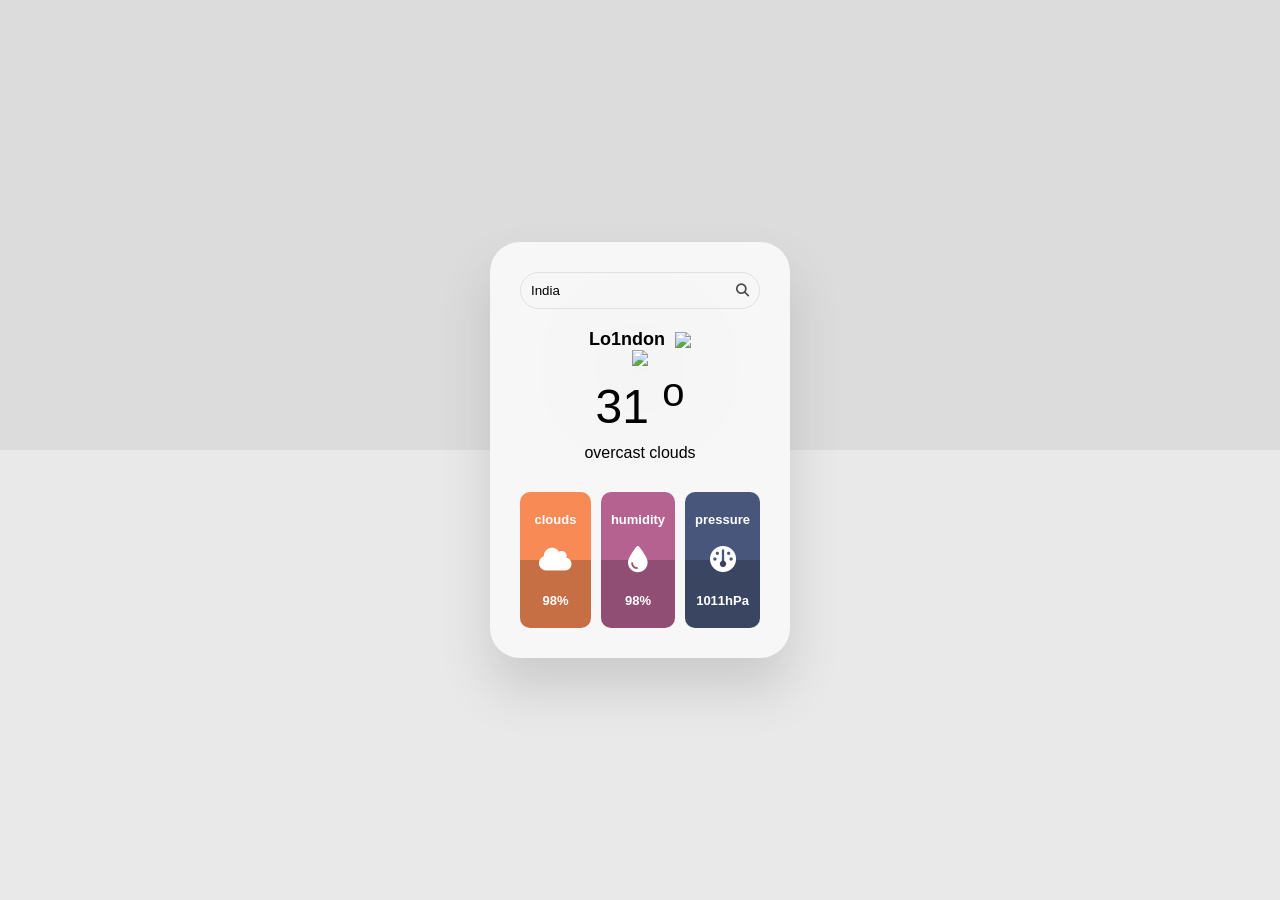
==== 2.html @ bbe2d59d "Added whether app files" ====
<!DOCTYPE html>
<html lang="en">
<head>
    <meta charset="UTF-8">
    <meta name="viewport" content="width=device-width, initial-scale=1.0">
    <title>Document</title>
    <link rel="stylesheet" href="https://cdnjs.cloudflare.com/ajax/libs/font-awesome/6.5.1/css/all.min.css">
    <link rel="stylesheet" href="2.css">
</head>
<body>
    <main>
        <form>
            <input type="text" id="name" autocomplete="off">
            <button>
                <i class="fa-solid fa-magnifying-glass"></i>
            </button>
        </form>
        <section class="result">

            <figure class="name">
                <figcaption>Lo1ndon</figcaption> 
                <img src="https://flagsapi.com/GB/shiny/32.png">
            </figure>

            <figure class="temperature">
                <img src="https://openweathermap.org/img/wn/10d@4x.png">
                <figcaption>
                    <span>31</span>
                    <sup>o</sup>
                </figcaption> 
            </figure>
            <p class="description">overcast clouds</p>
            <ul>
                <li>
                    <span>clouds</span>
                    <i class="fa-solid fa-cloud"></i>
                    <span id="clouds">98</span>%
                </li>
                <li>
                    <span>humidity</span>
                    <i class="fa-solid fa-droplet"></i>
                    <span id="humidity">98</span>%
                </li>
                <li>
                    <span>pressure</span>
                    <i class="fa-solid fa-gauge"></i>
                    <span id="pressure">1011</span>hPa
                </li>
            </ul>
        </section>
    </main>

    <script src="2.js"></script>
</body>
</html>
---- 2.css ----
body{
    margin: 0;
    min-height: 100vh;
    display: flex;
    justify-content: center;
    align-items: center;
    background-image: 
        linear-gradient(
            to bottom,
            #dcdcdc 50%,
            #e9e9e9 50%
        );
    font-family: sans-serif;
}
*{
    padding: 0;
    margin: 0;
}
main{
    width: 300px;
    height: max-content;
    min-height: 300px;
    background-color: #f7f7f7;
    border-radius: 30px;
    box-shadow: 0 30px 50px #5553;
    padding: 30px;
    box-sizing: border-box;
}
main form{
    border: 1px solid #5552;
    display: flex;
    border-radius: 30px;
    justify-content: space-between;
}
main form input, 
main form button{
    border: none;
    background-color: transparent;
    outline: none;
    padding: 10px;
    box-sizing: border-box;
}
main form i{
    opacity: 0.7;
}
main .result{
    padding-top: 20px;
    text-align: center;
}
main .result .name{
    font-weight: bold;
    font-size: large;
    display: flex;
    justify-content: center;
    align-items: center;
    gap: 10px;
}
main .temperature img{
    width: 150px;
    filter: drop-shadow(0 10px 50px #555);
}
main .temperature figcaption{
    font-size: 3em;
}
main .description{
    padding: 10px 0 30px;
}
main ul{
    list-style: none;
    display: grid;
    grid-template-columns: repeat(3, 1fr);
    gap: 10px;
}
main li{
    background-color: #f78a55;
    color: #fff;
    border-radius: 10px;
    padding: 20px 10px;
    background-image: linear-gradient(
        to bottom,
        transparent 50%,
        #0003 50%
    );
    font-weight: bold;
    font-size: small;
}
main ul li i{
    font-size: 2em;
    margin: 20px 0;
    display: block!important;
}
main li:nth-child(2){
    background-color: #b56291;
}
main li:nth-child(3){
    background-color: #48567b;
}
main.error{
    animation: errorEffect 0.3s linear 1;
}
@keyframes errorEffect{
    0%{
        transform: translate(10px, 5px)
    }
    25%{
        transform: translate(-5px, 0)
    }
    50%{
        transform: translate(8px, 2px)
    }
    75%{
        transform: translate(-2px, 5px)
    }
    100%{
        transform: translate(0, 0); 
    }
}
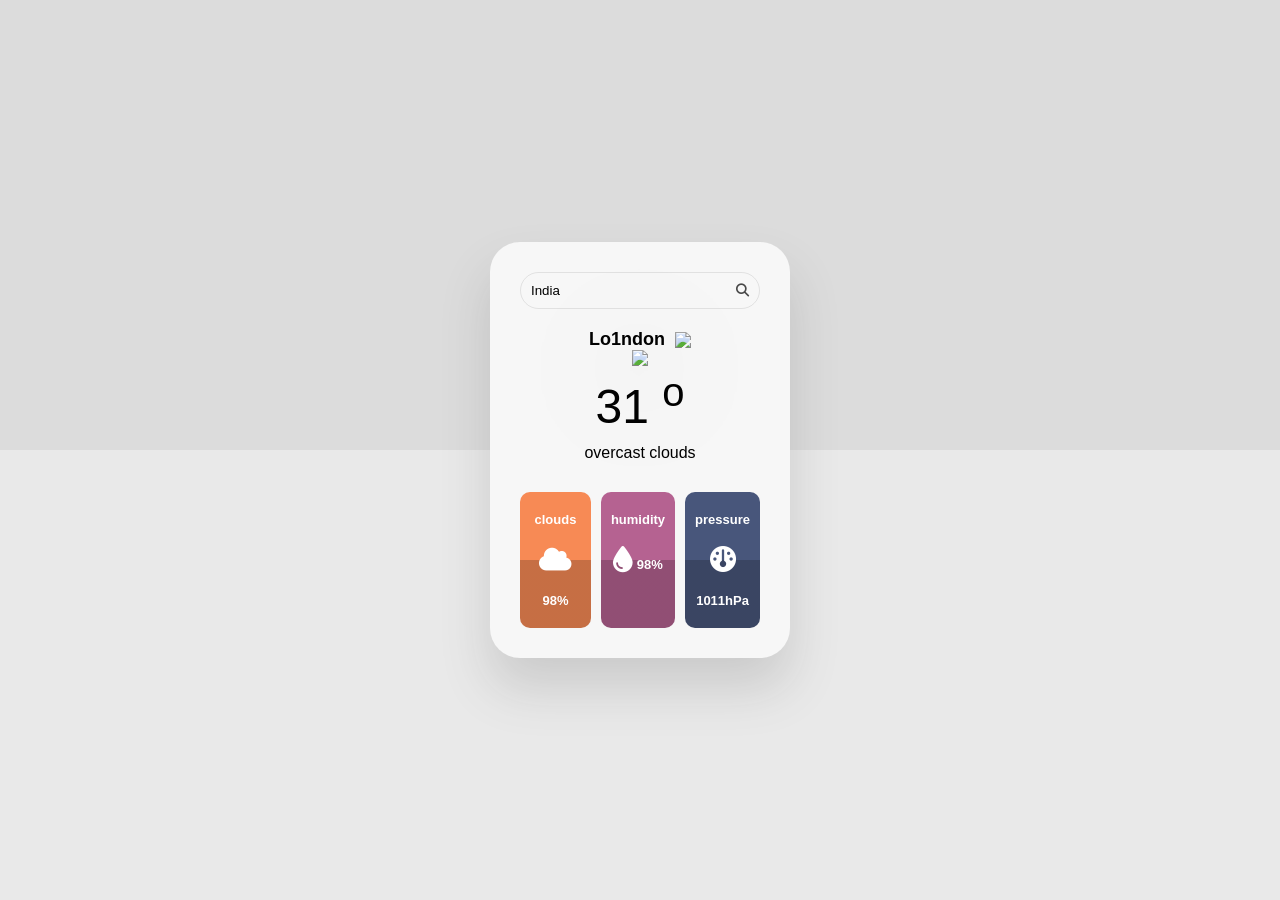
==== commit 7594da16: "Update 2.html" ====
--- a/2.html
+++ b/2.html
@@ -52,4 +52,4 @@
 
     <script src="2.js"></script>
 </body>
-</html>+</html>
--- a/2.css
+++ b/2.css
@@ -87,7 +87,7 @@
 main ul li i{
     font-size: 2em;
     margin: 20px 0;
-    display: block!important;
+    display: block;
 }
 main li:nth-child(2){
     background-color: #b56291;
@@ -114,4 +114,4 @@
     100%{
         transform: translate(0, 0); 
     }
-}+}
